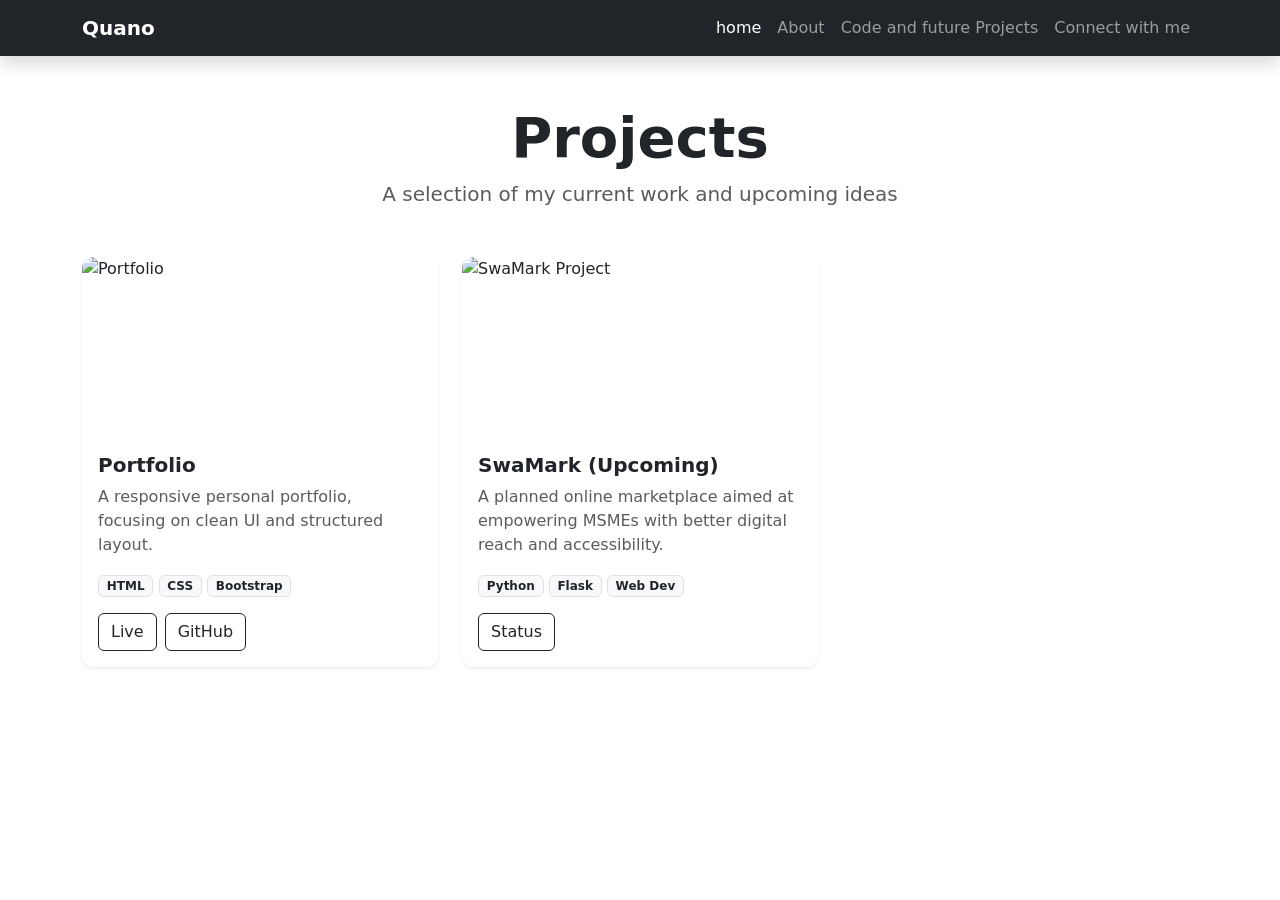
==== code.html @ 2dea6864 "Add files via upload" ====
<!DOCTYPE html>
<html lang="en">
    <head>
        <link href="https://cdn.jsdelivr.net/npm/bootstrap@5.3.8/dist/css/bootstrap.min.css" rel="stylesheet" integrity="sha384-sRIl4kxILFvY47J16cr9ZwB07vP4J8+LH7qKQnuqkuIAvNWLzeN8tE5YBujZqJLB" crossorigin="anonymous">
        <script src="https://cdn.jsdelivr.net/npm/bootstrap@5.3.8/dist/js/bootstrap.bundle.min.js" integrity="sha384-FKyoEForCGlyvwx9Hj09JcYn3nv7wiPVlz7YYwJrWVcXK/BmnVDxM+D2scQbITxI" crossorigin="anonymous"></script>
        <link href="styles.css" rel="stylesheet">
        <title>My Webpage</title>
    </head>
    <body>
        <nav class="navbar navbar-expand-lg navbar-dark bg-dark fixed-top shadow">
            <div class="container">
                <a class="navbar-brand fw-bold" href="index.html">Quano</a>

                <button class="navbar-toggler" type="button" data-bs-toggle="collapse" data-bs-target="#mainMenu">
                    <span class="navbar-toggler-icon"></span>
                </button>

                <div class="collapse navbar-collapse" id="mainMenu">
                    <ul class="navbar-nav ms-auto">
                        <li class="nav-item">
                            <a class="nav-link active" href="index.html">home</a>
                        </li>
                        <li class="nav-item">
                            <a class="nav-link" href="about.html">About</a>
                        </li>
                        <li class="nav-item">
                            <a class="nav-link" href="code.html">Code and future Projects</a>
                        </li>
                        <li class="nav-item">
                            <a class="nav-link" href="socials.html">Connect with me</a>
                        </li>
                    </ul>
                </div>
            </div>
        </nav>

        <main class="container my-5">
            <div class="text-center mb-5">
                <h1 class="display-4 fw-bold">Projects</h1>
                <p class="lead text-muted">A selection of my current work and upcoming ideas</p>
            </div>

            <div class="row g-4">

                <!-- Project Card 1 -->
                <div class="col-md-6 col-lg-4">
                    <div class="card h-100 shadow-sm border-0 project-card">
                        <img src="images/Portfolio.png" class="card-img-top" alt="Portfolio">
                        <div class="card-body d-flex flex-column">
                            <h5 class="card-title fw-semibold">Portfolio</h5>
                            <p class="card-text text-muted">
                                A responsive personal portfolio, focusing on clean UI and structured layout.
                            </p>

                            <div class="mb-3">
                                <span class="badge bg-light text-dark border">HTML</span>
                                <span class="badge bg-light text-dark border">CSS</span>
                                <span class="badge bg-light text-dark border">Bootstrap</span>
                            </div>

                            <div class="mt-auto d-flex gap-2">
                                <a href="#" class="btn btn-outline-dark">Live</a>
                                <a href="#" class="btn btn-outline-dark">GitHub</a>
                            </div>
                        </div>
                    </div>
                </div>

                <!-- Project Card 2 -->
                <div class="col-md-6 col-lg-4">
                    <div class="card h-100 shadow-sm border-0 project-card">
                        <img src="images/Final project.png" class="card-img-top" alt="SwaMark Project">
                        <div class="card-body d-flex flex-column">
                            <h5 class="card-title fw-semibold">SwaMark (Upcoming)</h5>
                            <p class="card-text text-muted">
                                A planned online marketplace aimed at empowering MSMEs with better digital reach and accessibility.
                            </p>

                            <div class="mb-3">
                                <span class="badge bg-light text-dark border">Python</span>
                                <span class="badge bg-light text-dark border">Flask</span>
                                <span class="badge bg-light text-dark border">Web Dev</span>
                            </div>

                            <div class="mt-auto">
                                <button class="btn btn-outline-dark" onclick="status('SwaMark')">Status</button>
                            </div>
                        </div>
                    </div>
                </div>
            </div>
        </main>
        <script>
            function status(project) {
                alert("Visit my GitHub to see the project: " + project);
            }
        </script>

    </body>
</html>
---- styles.css ----
body {
    padding-top: 56px;
}

.hero-header{
    height: 70vh;
    background-image: linear-gradient(rgba(0,0,0,0.5), rgba(0,0,0,0.5)), url('images/hero-cover.jpg');
    background-size: cover;
    background-position: center;
    background-repeat: no-repeat;
}

strong{
    color: #007bff;
    font-weight: 700;
}

.profile-frame{
    border: 8px solid #f8f9fa;
    border-radius: 15px;
}

footer {
    margin-top: 20px;
}

/* Utility classes */
.card {
    transition: transform 0.2s ease;
}

.card:hover {
    transform: translateY(-5px);
}

/* Navigation enhancements */
.navbar {
    box-shadow: 0 2px 4px rgba(0, 0, 0, 0.1);
}

.project-card {
    transition: all 0.3s ease;
    border-radius: 12px;
}

.project-card:hover {
    transform: translateY(-8px);
    box-shadow: 0 10px 25px rgba(0,0,0,0.1);
}

.card-img-top {
    height: 180px;
    object-fit: cover;
    border-top-left-radius: 12px;
    border-top-right-radius: 12px;
}
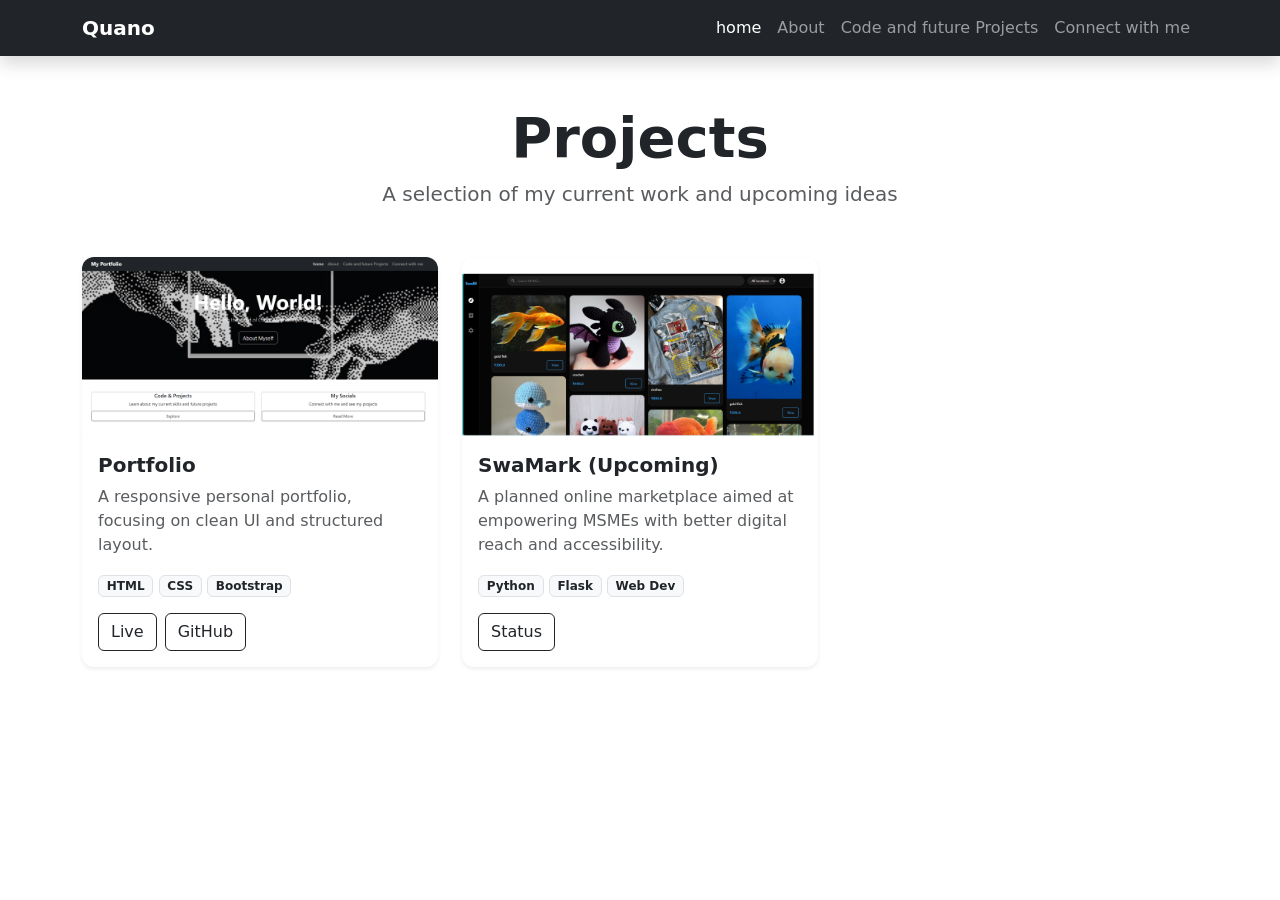
==== commit ce571c7e: "Update image source paths in project cards" ====
--- a/code.html
+++ b/code.html
@@ -45,7 +45,7 @@
                 <!-- Project Card 1 -->
                 <div class="col-md-6 col-lg-4">
                     <div class="card h-100 shadow-sm border-0 project-card">
-                        <img src="images/Portfolio.png" class="card-img-top" alt="Portfolio">
+                        <img src="Portfolio.png" class="card-img-top" alt="Portfolio">
                         <div class="card-body d-flex flex-column">
                             <h5 class="card-title fw-semibold">Portfolio</h5>
                             <p class="card-text text-muted">
@@ -69,7 +69,7 @@
                 <!-- Project Card 2 -->
                 <div class="col-md-6 col-lg-4">
                     <div class="card h-100 shadow-sm border-0 project-card">
-                        <img src="images/Final project.png" class="card-img-top" alt="SwaMark Project">
+                        <img src="Final project.png" class="card-img-top" alt="SwaMark Project">
                         <div class="card-body d-flex flex-column">
                             <h5 class="card-title fw-semibold">SwaMark (Upcoming)</h5>
                             <p class="card-text text-muted">
